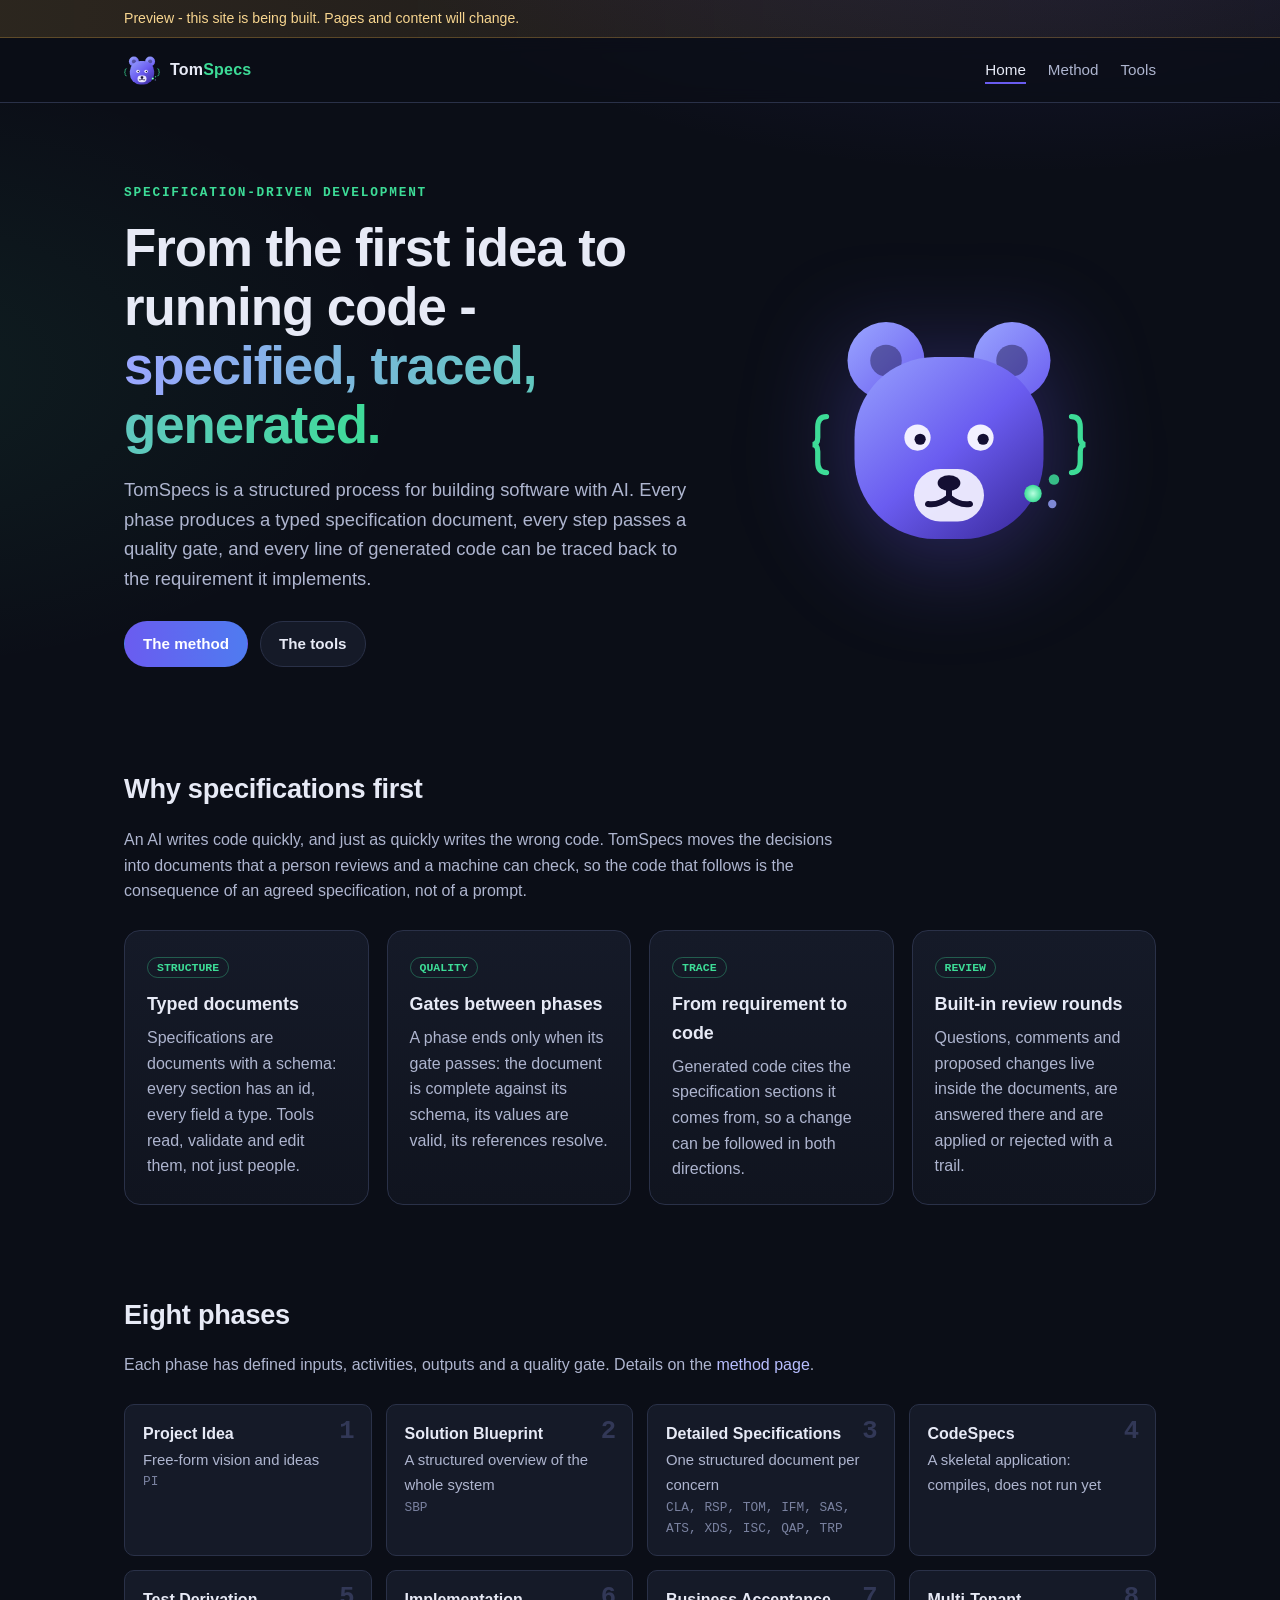
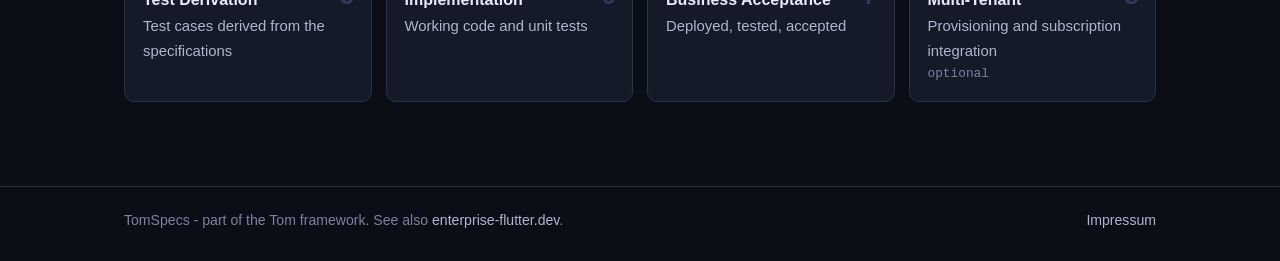
==== index.html @ ca13c1b0 "Initial tomspecs.dev pages: home, method, tools, Impressum; dark theme, TomSpecs logo From al_the_be" ====
<!doctype html>
<html lang="en">
<head>
<meta charset="utf-8">
<meta name="viewport" content="width=device-width, initial-scale=1">
<title>TomSpecs - specification-driven software development with AI</title>
<meta name="description" content="TomSpecs: a structured, specification-first process for building software with AI - typed documents, quality gates and traceable code generation.">
<meta name="theme-color" content="#0B0E17">
<link rel="icon" href="/assets/logo.svg" type="image/svg+xml">
<link rel="stylesheet" href="/assets/style.css">
<meta property="og:title" content="TomSpecs - specification-driven software development with AI">
<meta property="og:description" content="TomSpecs: a structured, specification-first process for building software with AI - typed documents, quality gates and traceable code generation.">
<meta property="og:image" content="https://tomspecs.dev/assets/logo.svg">
<link rel="canonical" href="https://tomspecs.dev/">
</head>
<body>
<div class="preview"><div class="wrap">Preview - this site is being built. Pages and content will change.</div></div>
<header class="site-header"><div class="wrap">
  <a class="brand" href="/"><img src="/assets/logo.svg" alt=""><span>Tom<b>Specs</b></span></a>
  <nav><a href="/" aria-current="page">Home</a><a href="/method/">Method</a><a href="/tools/">Tools</a></nav>
</div></header>
<main>
<section class="hero"><div class="wrap">
  <div>
    <div class="eyebrow">Specification-driven development</div>
    <h1>From the first idea to running code - <em>specified, traced, generated.</em></h1>
    <p class="lead">TomSpecs is a structured process for building software with AI. Every phase produces a
    typed specification document, every step passes a quality gate, and every line of generated code can be
    traced back to the requirement it implements.</p>
    <div class="cta"><a class="btn primary" href="/method/">The method</a><a class="btn" href="/tools/">The tools</a></div>
  </div>
  <img class="hero-logo" src="/assets/logo.svg" alt="TomSpecs bear logo">
</div></section>

<section><div class="wrap">
  <h2>Why specifications first</h2>
  <p class="section-lead">An AI writes code quickly, and just as quickly writes the wrong code. TomSpecs moves the
  decisions into documents that a person reviews and a machine can check, so the code that follows is the
  consequence of an agreed specification, not of a prompt.</p>
  <div class="grid">
    <div class="card"><div class="tag">STRUCTURE</div><h3>Typed documents</h3><p>Specifications are documents with a schema: every section has an id, every field a type. Tools read, validate and edit them, not just people.</p></div>
    <div class="card"><div class="tag">QUALITY</div><h3>Gates between phases</h3><p>A phase ends only when its gate passes: the document is complete against its schema, its values are valid, its references resolve.</p></div>
    <div class="card"><div class="tag">TRACE</div><h3>From requirement to code</h3><p>Generated code cites the specification sections it comes from, so a change can be followed in both directions.</p></div>
    <div class="card"><div class="tag">REVIEW</div><h3>Built-in review rounds</h3><p>Questions, comments and proposed changes live inside the documents, are answered there and are applied or rejected with a trail.</p></div>
  </div>
</div></section>

<section><div class="wrap">
  <h2>Eight phases</h2>
  <p class="section-lead">Each phase has defined inputs, activities, outputs and a quality gate. Details on the <a href="/method/">method page</a>.</p>
  <ol class="phases">
  <li><b>Project Idea</b><span>Free-form vision and ideas</span><div class="opt mono">PI</div></li>
  <li><b>Solution Blueprint</b><span>A structured overview of the whole system</span><div class="opt mono">SBP</div></li>
  <li><b>Detailed Specifications</b><span>One structured document per concern</span><div class="opt mono">CLA, RSP, TOM, IFM, SAS, ATS, XDS, ISC, QAP, TRP</div></li>
  <li><b>CodeSpecs</b><span>A skeletal application: compiles, does not run yet</span></li>
  <li><b>Test Derivation</b><span>Test cases derived from the specifications</span></li>
  <li><b>Implementation</b><span>Working code and unit tests</span></li>
  <li><b>Business Acceptance</b><span>Deployed, tested, accepted</span></li>
  <li><b>Multi-Tenant</b><span>Provisioning and subscription integration</span><div class="opt mono">optional</div></li>
  </ol>
</div></section>

</main>
<footer class="site-footer"><div class="wrap">
  <span>TomSpecs - part of the Tom framework. See also <a href="https://enterprise-flutter.dev/">enterprise-flutter.dev</a>.</span>
  <span><a href="/impressum/">Impressum</a></span>
</div></footer>
</body>
</html>
---- assets/style.css ----
/* tomspecs.dev - initial dark theme (al_the_bear tsmapex1). The tomspecs_web quest replaces it. */
:root {
  --bg: #0B0E17;
  --bg-2: #10141F;
  --surface: #151A28;
  --surface-2: #1C2234;
  --line: #2A3148;
  --text: #E7EAF6;
  --text-soft: #AEB5CF;
  --text-faint: #7A82A0;
  --indigo-300: #B7BEFF;
  --indigo-400: #9AA6FF;
  --indigo-500: #6A5CF0;
  --indigo-700: #3B2A9E;
  --mint-300: #B8FFE0;
  --mint-500: #3DDC97;
  --amber-500: #F5B94A;
  --font-sans: "Inter", -apple-system, BlinkMacSystemFont, "Segoe UI", Roboto, Helvetica, Arial, sans-serif;
  --font-mono: "JetBrains Mono", ui-monospace, Menlo, Consolas, monospace;
  --r-sm: 6px;
  --r-md: 10px;
  --r-lg: 16px;
  --r-pill: 999px;
  --wrap: 1080px;
  color-scheme: dark;
}

* { box-sizing: border-box; }
html, body { margin: 0; padding: 0; }
body {
  background: radial-gradient(1200px 600px at 80% -10%, rgba(106, 92, 240, .18), transparent 60%),
              radial-gradient(900px 500px at -10% 20%, rgba(61, 220, 151, .08), transparent 60%),
              var(--bg);
  color: var(--text);
  font: 16px/1.6 var(--font-sans);
  -webkit-text-size-adjust: 100%;
}
a { color: var(--indigo-300); text-decoration: none; }
a:hover { color: var(--mint-300); text-decoration: underline; }
code, .mono { font-family: var(--font-mono); font-size: .92em; }
code { background: var(--surface-2); border: 1px solid var(--line); border-radius: var(--r-sm); padding: .05em .35em; }
.wrap { max-width: var(--wrap); margin: 0 auto; padding: 0 24px; }

/* header */
.site-header { border-bottom: 1px solid var(--line); background: rgba(11, 14, 23, .75); backdrop-filter: blur(8px); position: sticky; top: 0; z-index: 10; }
.site-header .wrap { display: flex; align-items: center; justify-content: space-between; height: 64px; }
.brand { display: flex; align-items: center; gap: 10px; color: var(--text); font-weight: 700; letter-spacing: .2px; }
.brand:hover { color: var(--text); text-decoration: none; }
.brand img { width: 36px; height: 36px; }
.brand span b { color: var(--mint-500); font-weight: 700; }
nav a { color: var(--text-soft); margin-left: 22px; font-size: .95rem; }
nav a[aria-current="page"] { color: var(--text); border-bottom: 2px solid var(--indigo-500); padding-bottom: 4px; }

/* preview banner */
.preview { background: linear-gradient(90deg, rgba(245, 185, 74, .14), rgba(245, 185, 74, .04)); border-bottom: 1px solid rgba(245, 185, 74, .25); color: #F7D58F; font-size: .88rem; }
.preview .wrap { padding-top: 7px; padding-bottom: 7px; }

/* hero */
.hero { padding: 84px 0 56px; }
.hero .wrap { display: grid; grid-template-columns: 1.4fr 1fr; gap: 40px; align-items: center; }
.eyebrow { color: var(--mint-500); font: 600 .8rem/1 var(--font-mono); letter-spacing: .14em; text-transform: uppercase; }
h1 { font-size: clamp(2.1rem, 4.6vw, 3.3rem); line-height: 1.12; margin: .35em 0 .4em; letter-spacing: -.02em; }
h1 em { font-style: normal; background: linear-gradient(90deg, var(--indigo-400), var(--mint-500)); -webkit-background-clip: text; background-clip: text; color: transparent; }
.lead { color: var(--text-soft); font-size: 1.15rem; max-width: 38em; }
.hero-logo { justify-self: center; width: min(280px, 70%); filter: drop-shadow(0 20px 50px rgba(106, 92, 240, .35)); }
.cta { margin-top: 28px; display: flex; gap: 12px; flex-wrap: wrap; }
.btn { display: inline-block; padding: 10px 18px; border-radius: var(--r-pill); font-weight: 600; font-size: .95rem; border: 1px solid var(--line); color: var(--text); background: var(--surface); }
.btn:hover { text-decoration: none; border-color: var(--indigo-400); color: var(--text); }
.btn.primary { background: linear-gradient(90deg, var(--indigo-500), #4F7BF0); border-color: transparent; color: #fff; }

/* sections */
section { padding: 44px 0; }
h2 { font-size: 1.7rem; letter-spacing: -.01em; margin: 0 0 .5em; }
h3 { font-size: 1.12rem; margin: 0 0 .35em; }
.section-lead { color: var(--text-soft); max-width: 46em; margin-bottom: 26px; }
.grid { display: grid; grid-template-columns: repeat(auto-fit, minmax(240px, 1fr)); gap: 18px; }
.card { background: linear-gradient(180deg, var(--surface), var(--bg-2)); border: 1px solid var(--line); border-radius: var(--r-lg); padding: 22px; }
.card p { color: var(--text-soft); margin: 0; }
.card .tag { display: inline-block; font: 600 .72rem/1 var(--font-mono); color: var(--mint-500); border: 1px solid rgba(61, 220, 151, .35); border-radius: var(--r-pill); padding: 4px 9px; margin-bottom: 12px; }

/* phases */
.phases { list-style: none; margin: 0; padding: 0; display: grid; grid-template-columns: repeat(auto-fit, minmax(230px, 1fr)); gap: 14px; counter-reset: ph; }
.phases li { background: var(--surface); border: 1px solid var(--line); border-radius: var(--r-md); padding: 16px 18px; position: relative; }
.phases li::before { counter-increment: ph; content: counter(ph); position: absolute; top: 14px; right: 16px; font: 700 1.6rem/1 var(--font-mono); color: rgba(154, 166, 255, .22); }
.phases b { display: block; color: var(--text); }
.phases span { color: var(--text-soft); font-size: .93rem; }
.phases .opt { color: var(--text-faint); font-size: .8rem; }

table { width: 100%; border-collapse: collapse; background: var(--surface); border: 1px solid var(--line); border-radius: var(--r-md); overflow: hidden; }
th, td { text-align: left; padding: 11px 14px; border-bottom: 1px solid var(--line); vertical-align: top; }
th { background: var(--surface-2); color: var(--text-soft); font-weight: 600; font-size: .88rem; }
tr:last-child td { border-bottom: 0; }
td:first-child { font-family: var(--font-mono); color: var(--indigo-300); white-space: nowrap; }

.flow { font-family: var(--font-mono); color: var(--text-soft); background: var(--bg-2); border: 1px solid var(--line); border-radius: var(--r-md); padding: 16px 18px; overflow-x: auto; white-space: pre; font-size: .9rem; }

/* footer */
.site-footer { border-top: 1px solid var(--line); margin-top: 40px; color: var(--text-faint); font-size: .88rem; }
.site-footer .wrap { display: flex; justify-content: space-between; gap: 16px; flex-wrap: wrap; padding-top: 22px; padding-bottom: 30px; }
.site-footer a { color: var(--text-soft); }

.prose { max-width: 46em; }
.prose p, .prose li { color: var(--text-soft); }

@media (max-width: 760px) {
  .hero .wrap { grid-template-columns: 1fr; }
  .hero-logo { width: 160px; grid-row: 1; }
  nav a { margin-left: 14px; }
  .brand span { display: none; }
}
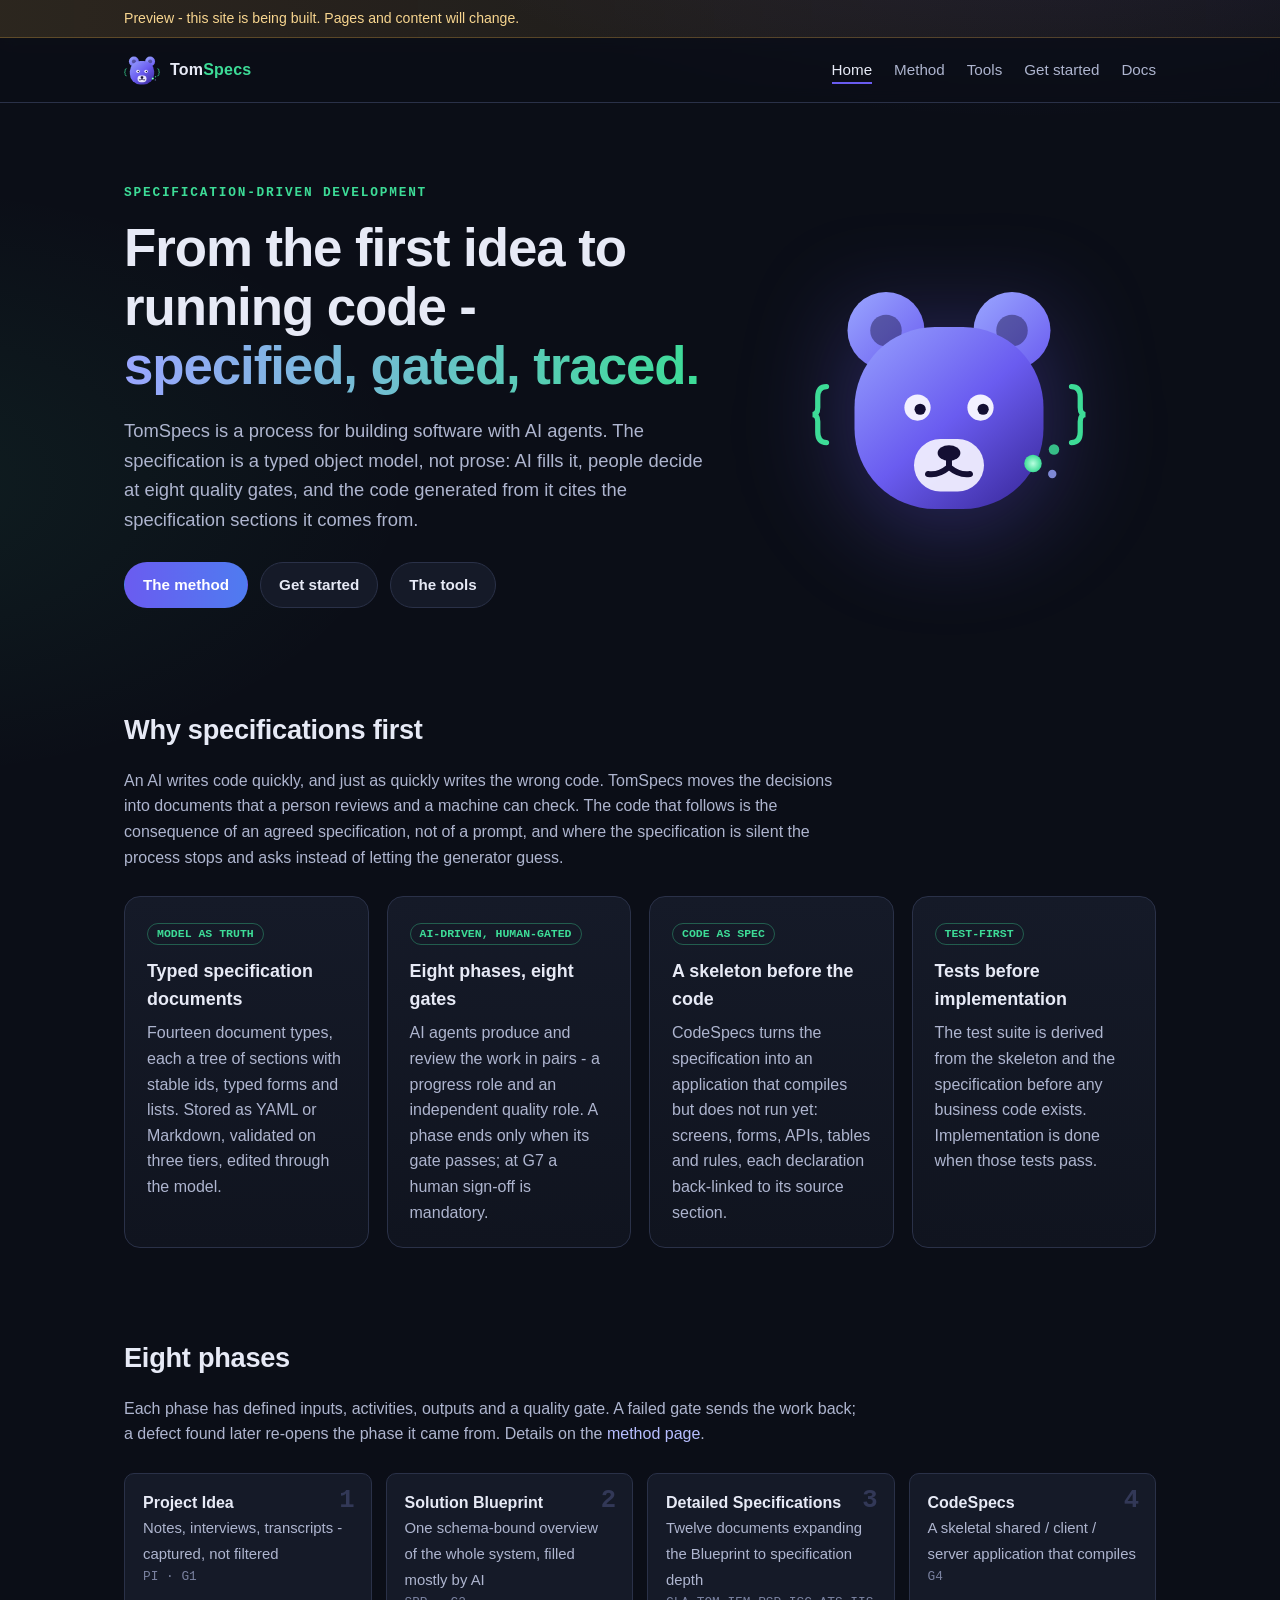
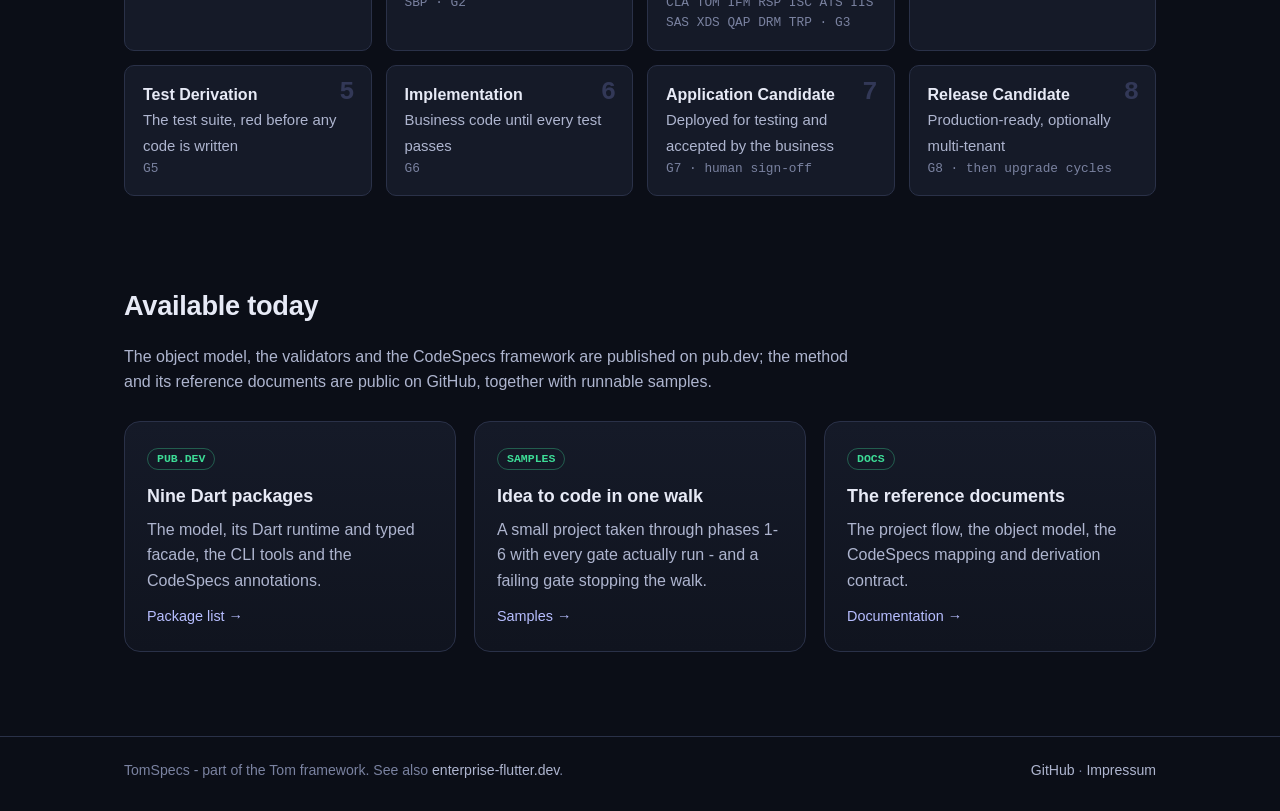
==== commit f9d9a493: "Complete the tomspecs.dev pages against the current TomSpecs state Method: the phases as tom_specs_p" ====
--- a/index.html
+++ b/index.html
@@ -4,12 +4,12 @@
 <meta charset="utf-8">
 <meta name="viewport" content="width=device-width, initial-scale=1">
 <title>TomSpecs - specification-driven software development with AI</title>
-<meta name="description" content="TomSpecs: a structured, specification-first process for building software with AI - typed documents, quality gates and traceable code generation.">
+<meta name="description" content="TomSpecs: a specification-first process for building software with AI - typed specification documents, eight phases with quality gates, and generated code that traces back to the specification.">
 <meta name="theme-color" content="#0B0E17">
 <link rel="icon" href="/assets/logo.svg" type="image/svg+xml">
 <link rel="stylesheet" href="/assets/style.css">
 <meta property="og:title" content="TomSpecs - specification-driven software development with AI">
-<meta property="og:description" content="TomSpecs: a structured, specification-first process for building software with AI - typed documents, quality gates and traceable code generation.">
+<meta property="og:description" content="TomSpecs: a specification-first process for building software with AI - typed specification documents, eight phases with quality gates, and generated code that traces back to the specification.">
 <meta property="og:image" content="https://tomspecs.dev/assets/logo.svg">
 <link rel="canonical" href="https://tomspecs.dev/">
 </head>
@@ -17,17 +17,17 @@
 <div class="preview"><div class="wrap">Preview - this site is being built. Pages and content will change.</div></div>
 <header class="site-header"><div class="wrap">
   <a class="brand" href="/"><img src="/assets/logo.svg" alt=""><span>Tom<b>Specs</b></span></a>
-  <nav><a href="/" aria-current="page">Home</a><a href="/method/">Method</a><a href="/tools/">Tools</a></nav>
+  <nav><a href="/" aria-current="page">Home</a><a href="/method/">Method</a><a href="/tools/">Tools</a><a href="/get-started/">Get started</a><a href="/docs/">Docs</a></nav>
 </div></header>
 <main>
 <section class="hero"><div class="wrap">
   <div>
     <div class="eyebrow">Specification-driven development</div>
-    <h1>From the first idea to running code - <em>specified, traced, generated.</em></h1>
-    <p class="lead">TomSpecs is a structured process for building software with AI. Every phase produces a
-    typed specification document, every step passes a quality gate, and every line of generated code can be
-    traced back to the requirement it implements.</p>
-    <div class="cta"><a class="btn primary" href="/method/">The method</a><a class="btn" href="/tools/">The tools</a></div>
+    <h1>From the first idea to running code - <em>specified, gated, traced.</em></h1>
+    <p class="lead">TomSpecs is a process for building software with AI agents. The specification is a typed
+    object model, not prose: AI fills it, people decide at eight quality gates, and the code generated from it
+    cites the specification sections it comes from.</p>
+    <div class="cta"><a class="btn primary" href="/method/">The method</a><a class="btn" href="/get-started/">Get started</a><a class="btn" href="/tools/">The tools</a></div>
   </div>
   <img class="hero-logo" src="/assets/logo.svg" alt="TomSpecs bear logo">
 </div></section>
@@ -35,35 +35,46 @@
 <section><div class="wrap">
   <h2>Why specifications first</h2>
   <p class="section-lead">An AI writes code quickly, and just as quickly writes the wrong code. TomSpecs moves the
-  decisions into documents that a person reviews and a machine can check, so the code that follows is the
-  consequence of an agreed specification, not of a prompt.</p>
+  decisions into documents that a person reviews and a machine can check. The code that follows is the consequence
+  of an agreed specification, not of a prompt, and where the specification is silent the process stops and asks
+  instead of letting the generator guess.</p>
   <div class="grid">
-    <div class="card"><div class="tag">STRUCTURE</div><h3>Typed documents</h3><p>Specifications are documents with a schema: every section has an id, every field a type. Tools read, validate and edit them, not just people.</p></div>
-    <div class="card"><div class="tag">QUALITY</div><h3>Gates between phases</h3><p>A phase ends only when its gate passes: the document is complete against its schema, its values are valid, its references resolve.</p></div>
-    <div class="card"><div class="tag">TRACE</div><h3>From requirement to code</h3><p>Generated code cites the specification sections it comes from, so a change can be followed in both directions.</p></div>
-    <div class="card"><div class="tag">REVIEW</div><h3>Built-in review rounds</h3><p>Questions, comments and proposed changes live inside the documents, are answered there and are applied or rejected with a trail.</p></div>
+    <div class="card"><div class="tag">MODEL AS TRUTH</div><h3>Typed specification documents</h3><p>Fourteen document types, each a tree of sections with stable ids, typed forms and lists. Stored as YAML or Markdown, validated on three tiers, edited through the model.</p></div>
+    <div class="card"><div class="tag">AI-DRIVEN, HUMAN-GATED</div><h3>Eight phases, eight gates</h3><p>AI agents produce and review the work in pairs - a progress role and an independent quality role. A phase ends only when its gate passes; at G7 a human sign-off is mandatory.</p></div>
+    <div class="card"><div class="tag">CODE AS SPEC</div><h3>A skeleton before the code</h3><p>CodeSpecs turns the specification into an application that compiles but does not run yet: screens, forms, APIs, tables and rules, each declaration back-linked to its source section.</p></div>
+    <div class="card"><div class="tag">TEST-FIRST</div><h3>Tests before implementation</h3><p>The test suite is derived from the skeleton and the specification before any business code exists. Implementation is done when those tests pass.</p></div>
   </div>
 </div></section>
 
 <section><div class="wrap">
   <h2>Eight phases</h2>
-  <p class="section-lead">Each phase has defined inputs, activities, outputs and a quality gate. Details on the <a href="/method/">method page</a>.</p>
+  <p class="section-lead">Each phase has defined inputs, activities, outputs and a quality gate. A failed gate sends the work back; a defect found later re-opens the phase it came from. Details on the <a href="/method/">method page</a>.</p>
   <ol class="phases">
-  <li><b>Project Idea</b><span>Free-form vision and ideas</span><div class="opt mono">PI</div></li>
-  <li><b>Solution Blueprint</b><span>A structured overview of the whole system</span><div class="opt mono">SBP</div></li>
-  <li><b>Detailed Specifications</b><span>One structured document per concern</span><div class="opt mono">CLA, RSP, TOM, IFM, SAS, ATS, XDS, ISC, QAP, TRP</div></li>
-  <li><b>CodeSpecs</b><span>A skeletal application: compiles, does not run yet</span></li>
-  <li><b>Test Derivation</b><span>Test cases derived from the specifications</span></li>
-  <li><b>Implementation</b><span>Working code and unit tests</span></li>
-  <li><b>Business Acceptance</b><span>Deployed, tested, accepted</span></li>
-  <li><b>Multi-Tenant</b><span>Provisioning and subscription integration</span><div class="opt mono">optional</div></li>
+  <li><b>Project Idea</b><span>Notes, interviews, transcripts - captured, not filtered</span><div class="opt mono">PI · G1</div></li>
+  <li><b>Solution Blueprint</b><span>One schema-bound overview of the whole system, filled mostly by AI</span><div class="opt mono">SBP · G2</div></li>
+  <li><b>Detailed Specifications</b><span>Twelve documents expanding the Blueprint to specification depth</span><div class="opt mono">CLA TOM IFM RSP ISC ATS IIS SAS XDS QAP DRM TRP · G3</div></li>
+  <li><b>CodeSpecs</b><span>A skeletal shared / client / server application that compiles</span><div class="opt mono">G4</div></li>
+  <li><b>Test Derivation</b><span>The test suite, red before any code is written</span><div class="opt mono">G5</div></li>
+  <li><b>Implementation</b><span>Business code until every test passes</span><div class="opt mono">G6</div></li>
+  <li><b>Application Candidate</b><span>Deployed for testing and accepted by the business</span><div class="opt mono">G7 · human sign-off</div></li>
+  <li><b>Release Candidate</b><span>Production-ready, optionally multi-tenant</span><div class="opt mono">G8 · then upgrade cycles</div></li>
   </ol>
+</div></section>
+
+<section><div class="wrap">
+  <h2>Available today</h2>
+  <p class="section-lead">The object model, the validators and the CodeSpecs framework are published on pub.dev; the method and its reference documents are public on GitHub, together with runnable samples.</p>
+  <div class="grid">
+    <div class="card"><div class="tag">PUB.DEV</div><h3>Nine Dart packages</h3><p>The model, its Dart runtime and typed facade, the CLI tools and the CodeSpecs annotations.</p><a class="more" href="/get-started/#packages">Package list &rarr;</a></div>
+    <div class="card"><div class="tag">SAMPLES</div><h3>Idea to code in one walk</h3><p>A small project taken through phases 1-6 with every gate actually run - and a failing gate stopping the walk.</p><a class="more" href="/get-started/#samples">Samples &rarr;</a></div>
+    <div class="card"><div class="tag">DOCS</div><h3>The reference documents</h3><p>The project flow, the object model, the CodeSpecs mapping and derivation contract.</p><a class="more" href="/docs/">Documentation &rarr;</a></div>
+  </div>
 </div></section>
 
 </main>
 <footer class="site-footer"><div class="wrap">
   <span>TomSpecs - part of the Tom framework. See also <a href="https://enterprise-flutter.dev/">enterprise-flutter.dev</a>.</span>
-  <span><a href="/impressum/">Impressum</a></span>
+  <span><a href="https://github.com/al-the-bear/tom_ai_build">GitHub</a> · <a href="/impressum/">Impressum</a></span>
 </div></footer>
 </body>
 </html>
--- a/assets/style.css
+++ b/assets/style.css
@@ -1,4 +1,4 @@
-/* tomspecs.dev - initial dark theme (al_the_bear tsmapex1). The tomspecs_web quest replaces it. */
+/* tomspecs.dev - dark theme (al_the_bear tsmapex1; content pages: tom_specs tspweb1). The tomspecs_web quest replaces it. */
 :root {
   --bg: #0B0E17;
   --bg-2: #10141F;
@@ -94,6 +94,19 @@
 
 .flow { font-family: var(--font-mono); color: var(--text-soft); background: var(--bg-2); border: 1px solid var(--line); border-radius: var(--r-md); padding: 16px 18px; overflow-x: auto; white-space: pre; font-size: .9rem; }
 
+/* content pages */
+pre { font-family: var(--font-mono); color: var(--text-soft); background: var(--bg-2); border: 1px solid var(--line); border-radius: var(--r-md); padding: 14px 16px; overflow-x: auto; font-size: .86rem; line-height: 1.5; }
+pre code { background: none; border: 0; padding: 0; font-size: inherit; }
+.prose h3 { margin-top: 1.6em; }
+.prose table { margin: 1em 0 1.4em; }
+.wide { max-width: var(--wrap); }
+.note { border-left: 3px solid var(--mint-500); background: rgba(61, 220, 151, .06); padding: 10px 14px; border-radius: 0 var(--r-sm) var(--r-sm) 0; color: var(--text-soft); margin: 1em 0; }
+.toc { display: flex; flex-wrap: wrap; gap: 8px 18px; font-size: .92rem; margin-top: 18px; }
+.toc a { color: var(--text-soft); }
+.card ul { color: var(--text-soft); margin: .6em 0 0; padding-left: 1.1em; font-size: .93rem; }
+.card .more { display: inline-block; margin-top: 12px; font-size: .9rem; }
+td.num { font-family: var(--font-mono); color: var(--indigo-300); white-space: nowrap; }
+
 /* footer */
 .site-footer { border-top: 1px solid var(--line); margin-top: 40px; color: var(--text-faint); font-size: .88rem; }
 .site-footer .wrap { display: flex; justify-content: space-between; gap: 16px; flex-wrap: wrap; padding-top: 22px; padding-bottom: 30px; }
